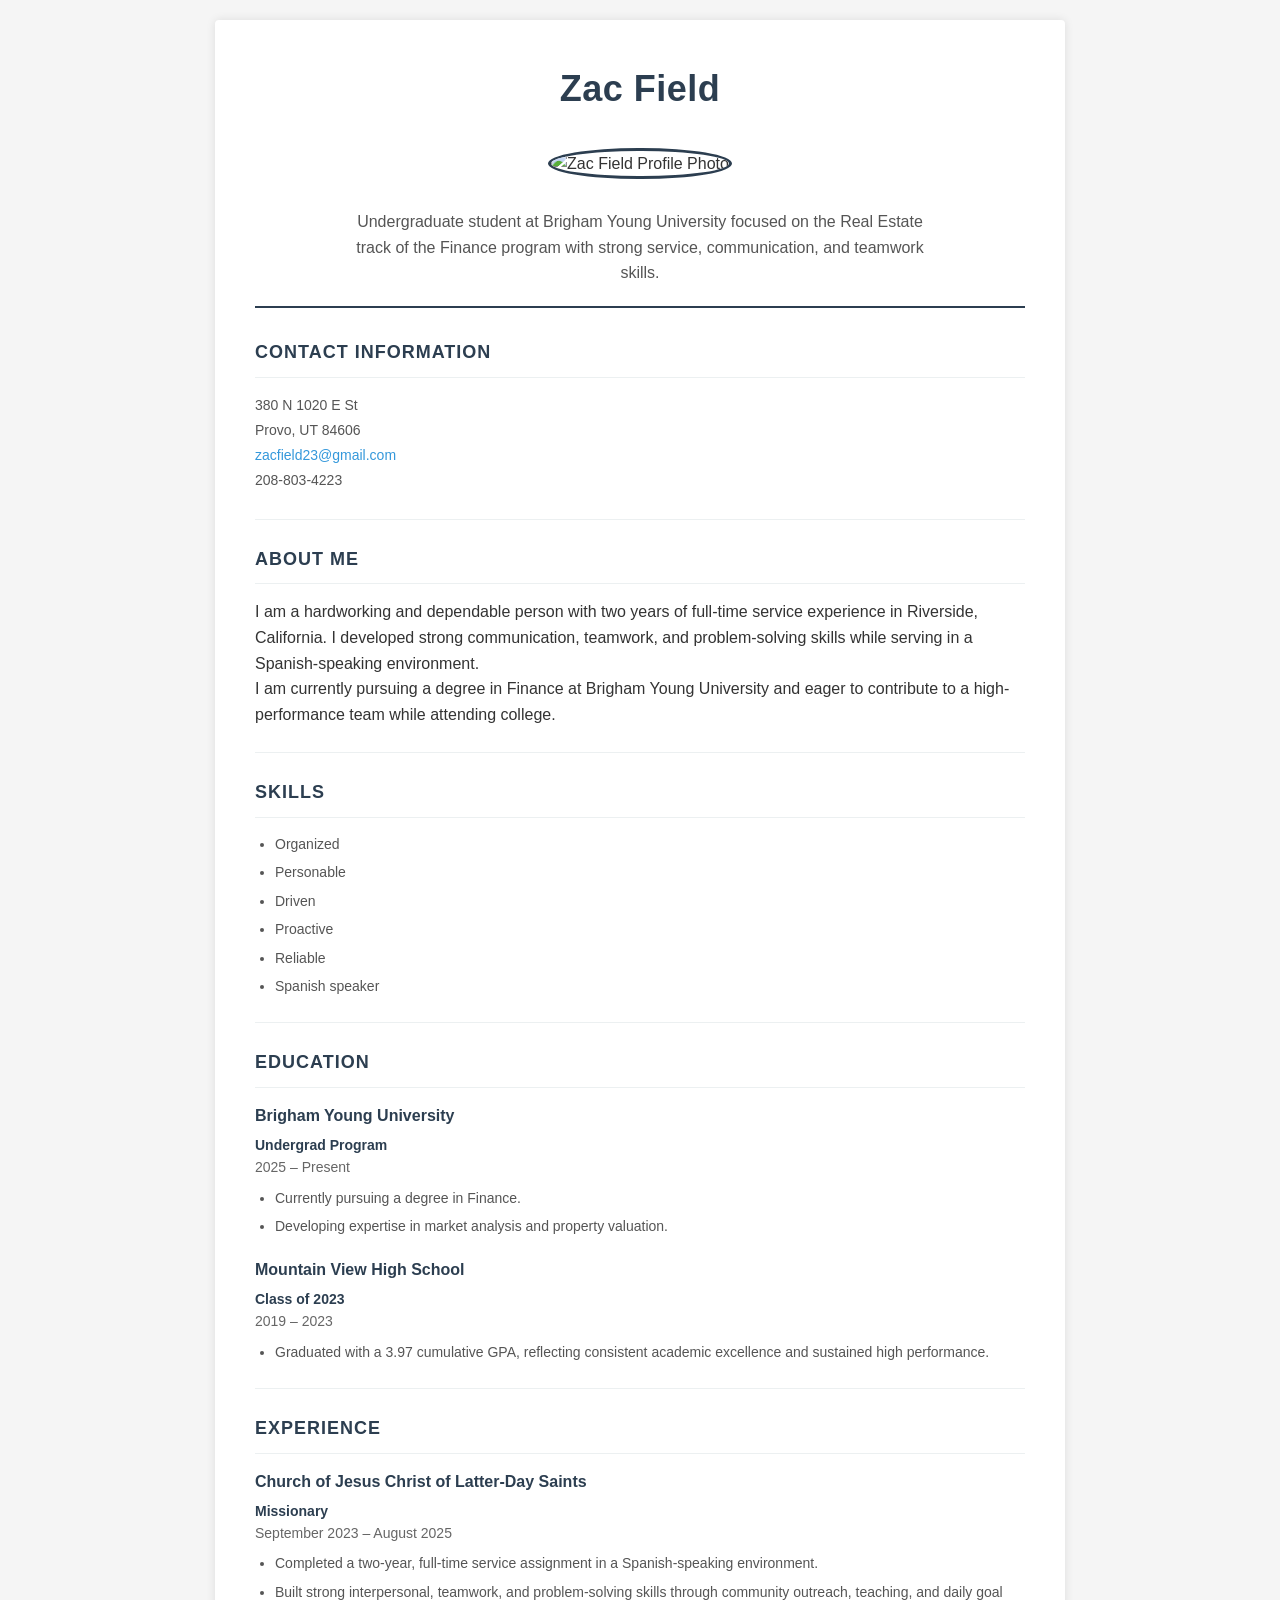
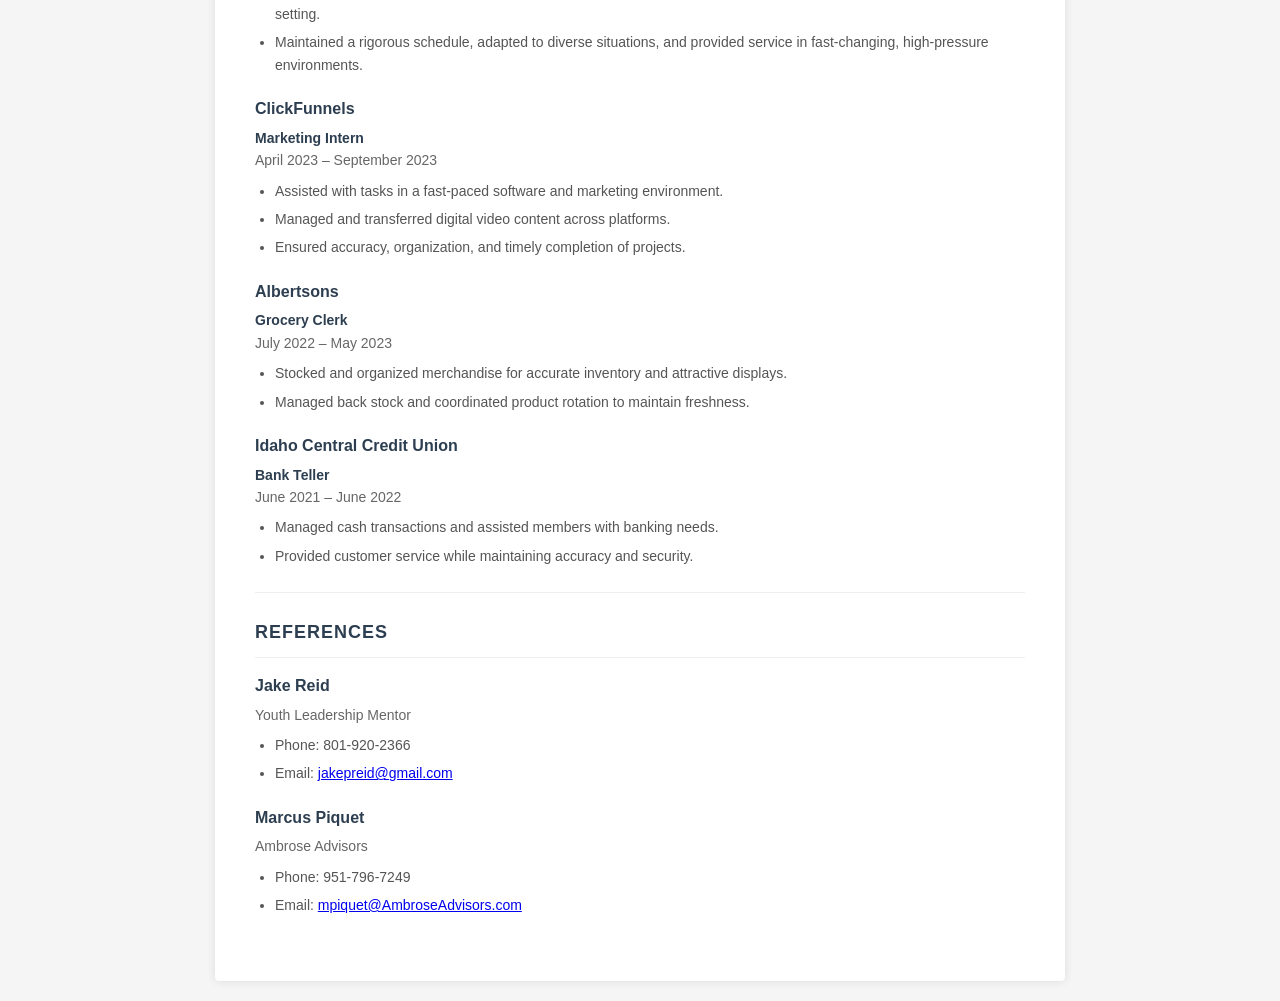
==== resume.html @ ecc0941a "Add files via upload" ====
<!DOCTYPE html>
<html lang="en">
  <head>
    <meta charset="UTF-8" />
    <meta name="viewport" content="width=device-width, initial-scale=1.0" />
    <title>Zac Field Resume</title>
    <style>
      * {
        margin: 0;
        padding: 0;
        box-sizing: border-box;
      }

      body {
        font-family: 'Segoe UI', Tahoma, Geneva, Verdana, sans-serif;
        color: #333;
        line-height: 1.6;
        background-color: #f5f5f5;
        padding: 20px;
      }

      main {
        max-width: 850px;
        margin: 0 auto;
        background-color: white;
        padding: 40px;
        box-shadow: 0 0 10px rgba(0, 0, 0, 0.1);
        border-radius: 4px;
      }

      header {
        text-align: center;
        margin-bottom: 30px;
        padding-bottom: 20px;
        border-bottom: 2px solid #2c3e50;
      }

      .page-link {
        margin: 16px auto 0;
      }

      .page-link a {
        display: inline-block;
        color: white;
        background-color: #2c3e50;
        padding: 10px 18px;
        text-decoration: none;
        border-radius: 999px;
        font-size: 14px;
        transition: background-color 0.2s ease;
        margin-right: 10px;
      }

      .page-link a:hover {
        background-color: #1b283d;
      }

      h1 {
        font-size: 36px;
        font-weight: 600;
        color: #2c3e50;
        margin-bottom: 15px;
        letter-spacing: 0.5px;
      }

      header img {
        width: 120px;
        height: 120px;
        border-radius: 50%;
        margin: 15px 0;
        border: 3px solid #2c3e50;
        object-fit: cover;
      }

      header > p {
        font-size: 16px;
        color: #555;
        max-width: 600px;
        margin: 15px auto 0;
      }

      h2 {
        font-size: 18px;
        font-weight: 700;
        color: #2c3e50;
        margin-top: 25px;
        margin-bottom: 15px;
        text-transform: uppercase;
        letter-spacing: 1px;
        border-bottom: 1px solid #ecf0f1;
        padding-bottom: 10px;
      }

      h3 {
        font-size: 16px;
        font-weight: 600;
        color: #2c3e50;
        margin: 15px 0 5px 0;
      }

      section {
        margin-bottom: 25px;
      }

      article {
        margin-bottom: 20px;
      }

      article p {
        font-size: 14px;
        color: #666;
        margin-bottom: 8px;
      }

      article strong {
        color: #2c3e50;
      }

      address {
        font-style: normal;
        font-size: 14px;
        color: #555;
        line-height: 1.8;
      }

      address a {
        color: #3498db;
        text-decoration: none;
      }

      address a:hover {
        text-decoration: underline;
      }

      ul {
        margin-left: 20px;
        font-size: 14px;
        color: #555;
      }

      ul li {
        margin-bottom: 6px;
      }

      hr {
        border: none;
        border-top: 1px solid #ecf0f1;
        margin: 25px 0;
      }

      @media (max-width: 768px) {
        main {
          padding: 30px 20px;
        }

        h1 {
          font-size: 28px;
        }

        header img {
          width: 100px;
          height: 100px;
        }
      }
    </style>
  </head>
  <body>
    <main>
      <header>
        <h1>Zac Field</h1>
        <img src="zac.jpg" alt="Zac Field Profile Photo" />
        <p>
          Undergraduate student at Brigham Young University focused on the Real Estate track of the Finance program with strong service, communication, and teamwork skills.
        </p>
        <!-- Navigation removed to keep resume professional -->
      </header>
      <section>
        <h2>Contact Information</h2>
        <address>
          380 N 1020 E St<br />
          Provo, UT 84606<br />
          <a href="mailto:zacfield23@gmail.com">zacfield23@gmail.com</a><br />
          208-803-4223
        </address>
      </section>
      <hr />
      <section>
        <h2>About Me</h2>
        <p>
          I am a hardworking and dependable person with two years of full-time
          service experience in Riverside, California. I developed strong
          communication, teamwork, and problem-solving skills while serving in a
          Spanish-speaking environment.
        </p>
        <p>
          I am currently pursuing a degree in Finance at
          Brigham Young University and eager to contribute to a high-performance
          team while attending college.
        </p>
      </section>
      <hr />
      <section>
        <h2>Skills</h2>
        <ul>
          <li>Organized</li>
          <li>Personable</li>
          <li>Driven</li>
          <li>Proactive</li>
          <li>Reliable</li>
          <li>Spanish speaker</li>
        </ul>
      </section>
      <hr />
      <section>
        <h2>Education</h2>
        <article>
          <h3>Brigham Young University</h3>
          <p><strong>Undergrad Program</strong><br />2025 – Present</p>
          <ul>
            <li>Currently pursuing a degree in Finance.</li>
            <li>Developing expertise in market analysis and property valuation.</li>
          </ul>
        </article>
        <article>
          <h3>Mountain View High School</h3>
          <p><strong>Class of 2023</strong><br />2019 – 2023</p>
          <ul>
            <li>
              Graduated with a 3.97 cumulative GPA, reflecting consistent academic
              excellence and sustained high performance.
            </li>
          </ul>
        </article>
      </section>
      <hr />
      <section>
        <h2>Experience</h2>
        <article>
          <h3>Church of Jesus Christ of Latter-Day Saints</h3>
          <p><strong>Missionary</strong><br />September 2023 – August 2025</p>
          <ul>
            <li>
              Completed a two-year, full-time service assignment in a Spanish-speaking environment.
            </li>
            <li>
              Built strong interpersonal, teamwork, and problem-solving skills
              through community outreach, teaching, and daily goal setting.
            </li>
            <li>
              Maintained a rigorous schedule, adapted to diverse situations, and
              provided service in fast-changing, high-pressure environments.
            </li>
          </ul>
        </article>
        <article>
          <h3>ClickFunnels</h3>
          <p><strong>Marketing Intern</strong><br />April 2023 – September 2023</p>
          <ul>
            <li>Assisted with tasks in a fast-paced software and marketing environment.</li>
            <li>Managed and transferred digital video content across platforms.</li>
            <li>Ensured accuracy, organization, and timely completion of projects.</li>
          </ul>
        </article>
        <article>
          <h3>Albertsons</h3>
          <p><strong>Grocery Clerk</strong><br />July 2022 – May 2023</p>
          <ul>
            <li>Stocked and organized merchandise for accurate inventory and attractive displays.</li>
            <li>Managed back stock and coordinated product rotation to maintain freshness.</li>
          </ul>
        </article>
        <article>
          <h3>Idaho Central Credit Union</h3>
          <p><strong>Bank Teller</strong><br />June 2021 – June 2022</p>
          <ul>
            <li>Managed cash transactions and assisted members with banking needs.</li>
            <li>Provided customer service while maintaining accuracy and security.</li>
          </ul>
        </article>
      </section>
      <hr />
      <section>
        <h2>References</h2>
        <article>
          <h3>Jake Reid</h3>
          <p>Youth Leadership Mentor</p>
          <ul>
            <li>Phone: 801-920-2366</li>
            <li>Email: <a href="mailto:jakepreid@gmail.com">jakepreid@gmail.com</a></li>
          </ul>
        </article>
        <article>
          <h3>Marcus Piquet</h3>
          <p>Ambrose Advisors</p>
          <ul>
            <li>Phone: 951-796-7249</li>
            <li>Email: <a href="mailto:mpiquet@AmbroseAdvisors.com">mpiquet@AmbroseAdvisors.com</a></li>
          </ul>
        </article>
      </section>
    </main>
  </body>
</html>
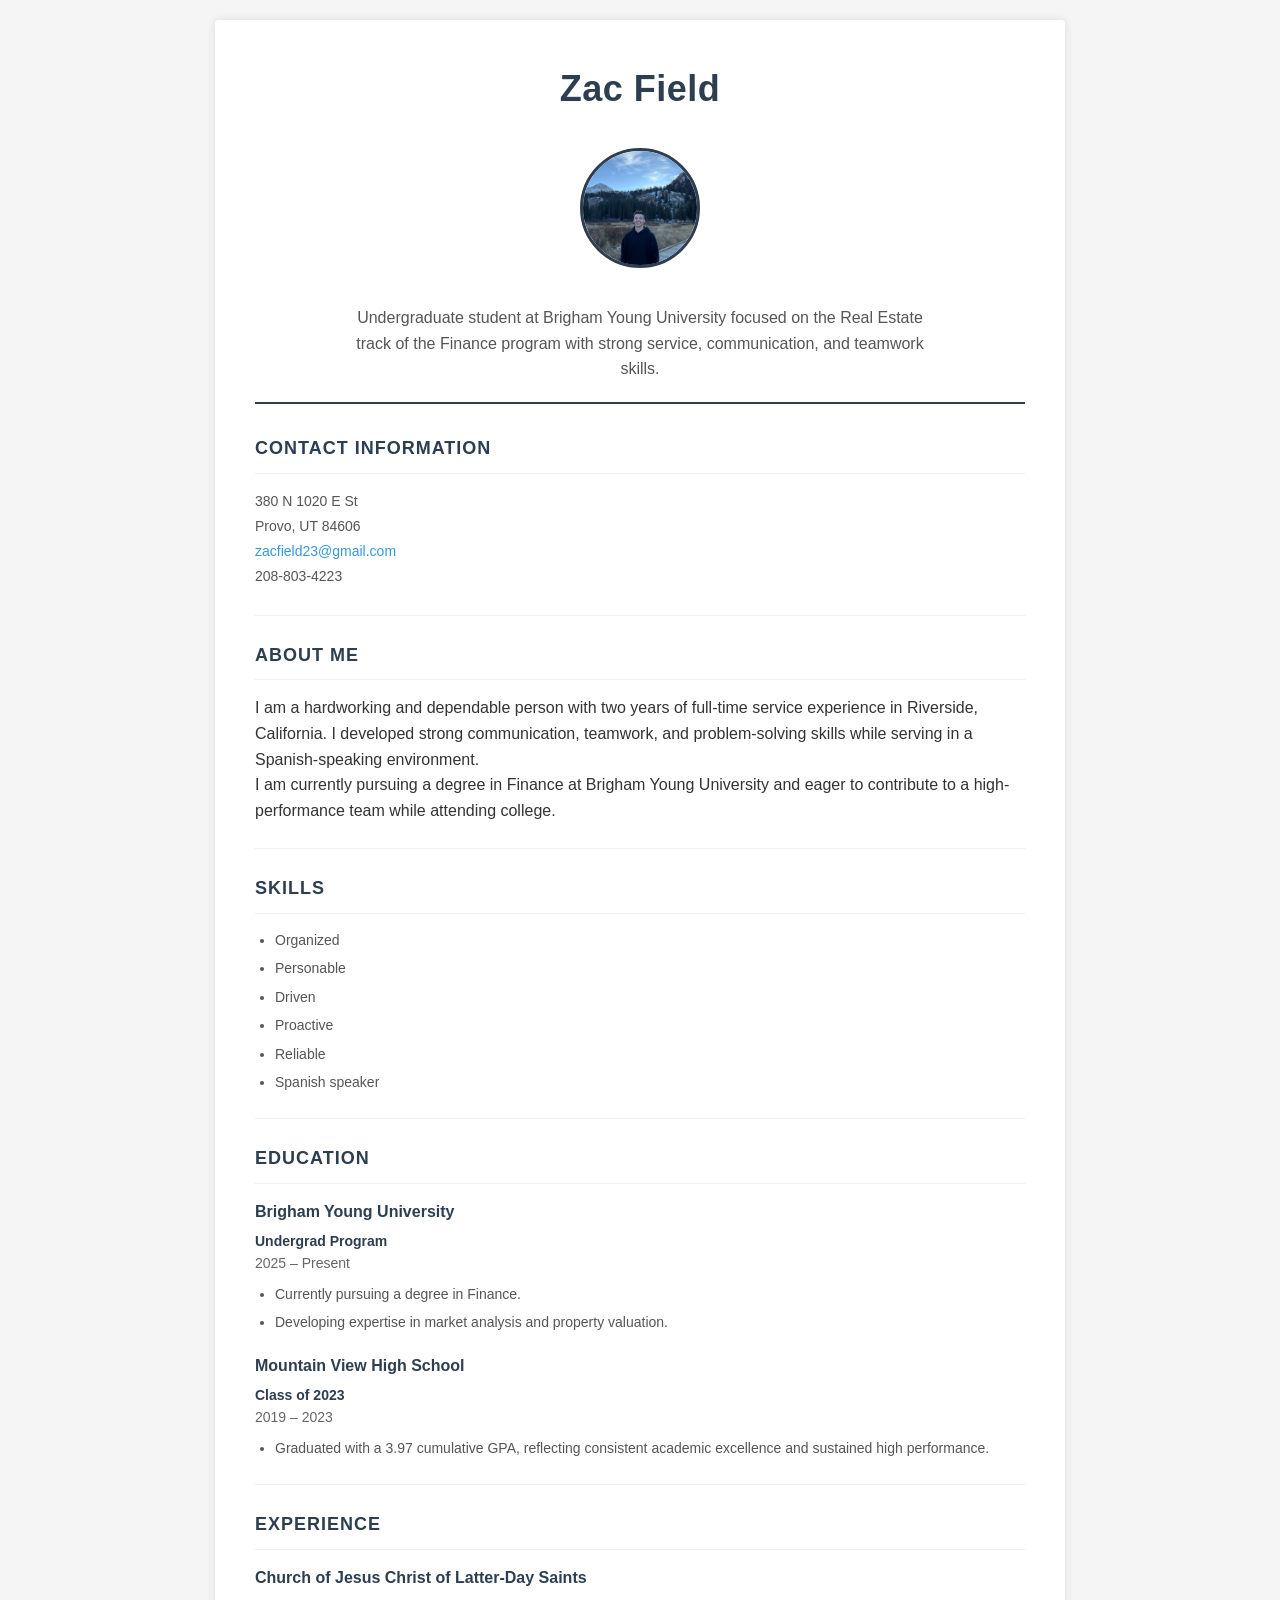
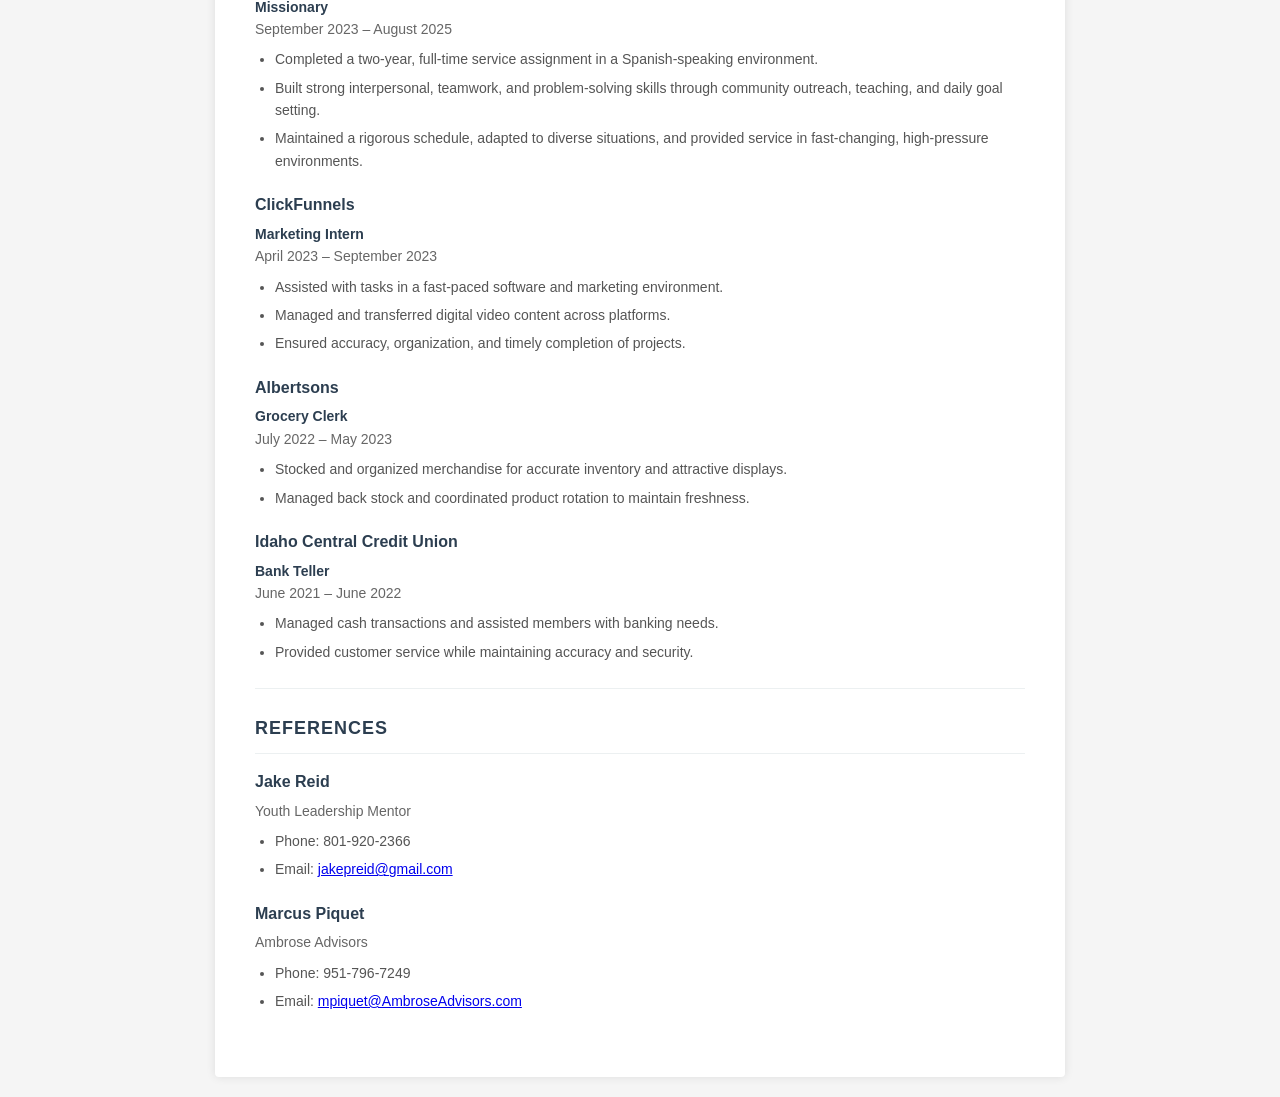
==== commit 65f9ad03: "Add files via upload" ====
--- a/resume.html
+++ b/resume.html
@@ -168,7 +168,7 @@
     <main>
       <header>
         <h1>Zac Field</h1>
-        <img src="zac.jpg" alt="Zac Field Profile Photo" />
+        <img src="Zac.jpg" alt="Zac Field Profile Photo" />
         <p>
           Undergraduate student at Brigham Young University focused on the Real Estate track of the Finance program with strong service, communication, and teamwork skills.
         </p>
